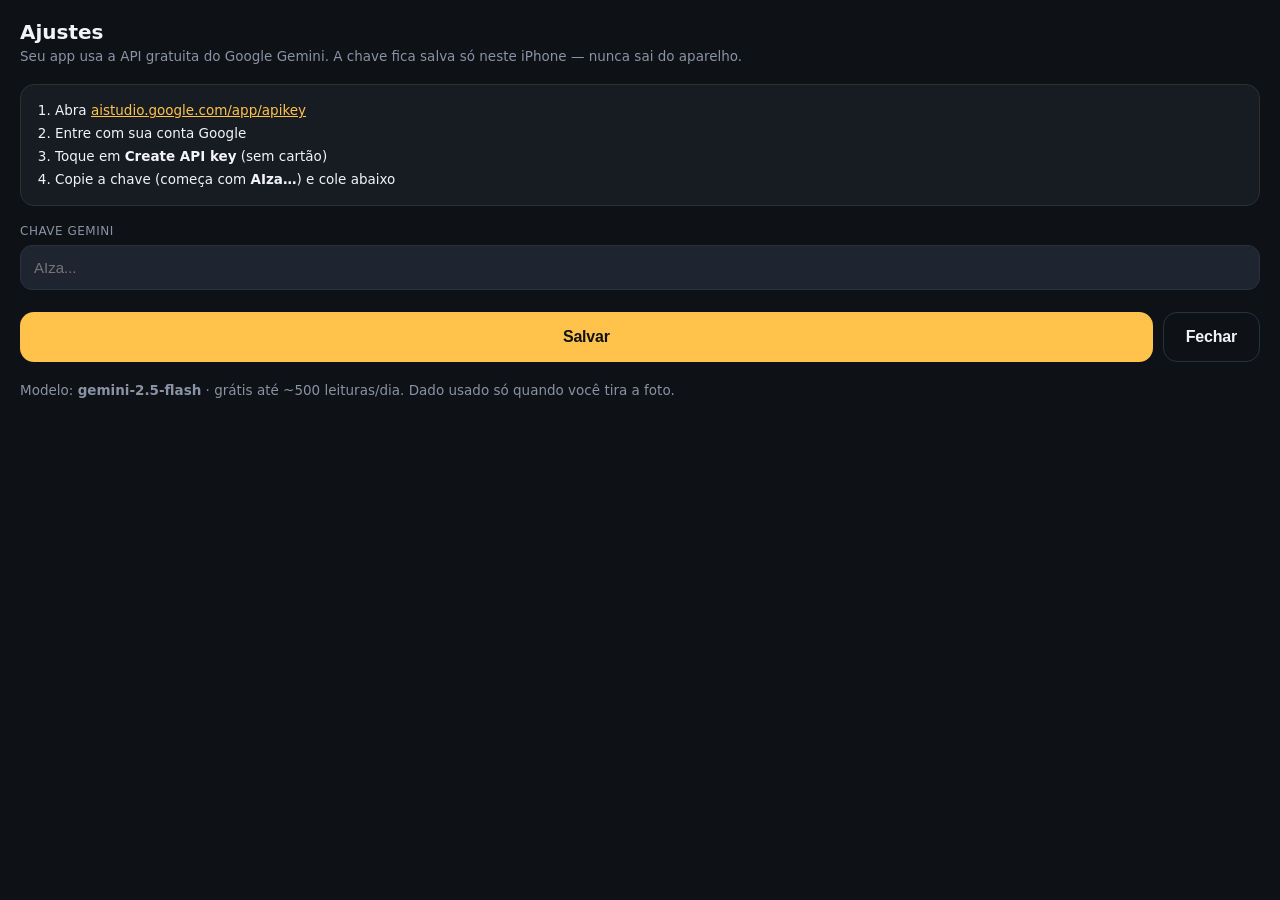
==== index.html @ 6aaf1695 "peso-real" ====
<!DOCTYPE html>
<html lang="pt-BR">
<head>
<meta charset="UTF-8">
<meta name="viewport" content="width=device-width, initial-scale=1.0, maximum-scale=1.0, user-scalable=no, viewport-fit=cover">
<meta name="apple-mobile-web-app-capable" content="yes">
<meta name="mobile-web-app-capable" content="yes">
<meta name="apple-mobile-web-app-status-bar-style" content="black-translucent">
<meta name="apple-mobile-web-app-title" content="Peso→Real">
<meta name="theme-color" content="#0E1116">
<link rel="apple-touch-icon" href="[data-uri]">
<link rel="icon" href="[data-uri]">
<title>Peso → Real</title>
<style>
  :root{
    --bg:#0E1116; --surface:#171B22; --surface2:#1E2530;
    --hi:#F2F4F8; --mut:#8A93A3; --line:#2A313D;
    --gold:#FFC24B; --clp:#C9D2DF; --red:#E4322B; --green:#41C06A;
  }
  *{box-sizing:border-box; -webkit-tap-highlight-color:transparent;}
  html,body{margin:0; height:100%; background:var(--bg); color:var(--hi);
    font-family:system-ui,-apple-system,"Segoe UI",Roboto,sans-serif; overscroll-behavior:none;}
  body{display:flex; flex-direction:column; height:100dvh; overflow:hidden;}

  .bar{display:flex; align-items:center; justify-content:space-between; gap:10px;
    padding:calc(12px + env(safe-area-inset-top)) 14px 8px 14px;}
  .brand{display:flex; align-items:baseline; gap:7px; font-weight:800; letter-spacing:-.5px; font-size:16px;}
  .brand .p{color:var(--clp);} .brand .a{color:var(--mut);} .brand .r{color:var(--gold);}
  .gear{width:38px;height:38px;border-radius:11px;background:var(--surface2);border:1px solid var(--line);
    display:grid;place-items:center;color:var(--mut);flex:0 0 auto;}
  .rate{display:flex;align-items:center;gap:5px;background:var(--surface2);border:1px solid var(--line);
    border-radius:999px;padding:6px 10px;font-size:12px;color:var(--mut);}
  .rate b{color:var(--hi);}
  .rate input{width:44px;background:transparent;border:none;color:var(--gold);font-weight:800;
    font-size:13px;text-align:center;padding:0;font-variant-numeric:tabular-nums;}
  .rate input:focus{outline:none;}
  .rate .dot{width:6px;height:6px;border-radius:50%;background:var(--green);}
  .rate .dot.man{background:var(--mut);}

  .stage{position:relative;flex:1;margin:0 12px;border-radius:22px;overflow:hidden;background:#000;border:1px solid var(--line);}
  video{position:absolute;inset:0;width:100%;height:100%;object-fit:cover;}
  canvas{display:none;}
  .reticle{position:absolute;inset:0;pointer-events:none;display:none;}
  .reticle span{position:absolute;width:26px;height:26px;border:3px solid rgba(255,255,255,.85);}
  .reticle .tl{top:18px;left:18px;border-right:0;border-bottom:0;border-radius:6px 0 0 0;}
  .reticle .tr{top:18px;right:18px;border-left:0;border-bottom:0;border-radius:0 6px 0 0;}
  .reticle .bl{bottom:18px;left:18px;border-right:0;border-top:0;border-radius:0 0 0 6px;}
  .reticle .br{bottom:18px;right:18px;border-left:0;border-top:0;border-radius:0 0 6px 0;}

  .idle{position:absolute;inset:0;display:flex;flex-direction:column;align-items:center;justify-content:center;
    text-align:center;gap:18px;padding:26px;background:radial-gradient(120% 90% at 50% 30%,#1b222e,#0d1015);}
  .idle .lens{width:64px;height:64px;border-radius:19px;background:var(--surface2);border:1px solid var(--line);display:grid;place-items:center;font-size:29px;}
  .idle h1{font-size:22px;font-weight:800;margin:0;letter-spacing:-.4px;line-height:1.2;}
  .idle p{margin:0;color:var(--mut);font-size:14px;max-width:280px;line-height:1.5;}

  .btn{border:none;border-radius:14px;font-weight:800;font-size:16px;padding:15px 22px;color:#111;background:var(--gold);letter-spacing:-.2px;}
  .btn:active{transform:scale(.97);}
  .btn.ghost{background:transparent;color:var(--hi);border:1px solid var(--line);}
  .btn.wide{width:100%;}
  .file{position:relative;overflow:hidden;display:inline-block;}
  .file input{position:absolute;inset:0;opacity:0;font-size:0;}

  .load{position:absolute;inset:0;display:none;flex-direction:column;align-items:center;justify-content:center;gap:15px;background:rgba(8,10,14,.72);backdrop-filter:blur(3px);}
  .load.on{display:flex;}
  .spin{width:44px;height:44px;border-radius:50%;border:4px solid var(--line);border-top-color:var(--gold);animation:sp .8s linear infinite;}
  @keyframes sp{to{transform:rotate(360deg);}}
  .load p{color:var(--mut);font-size:14px;margin:0;}

  .dock{display:flex;align-items:center;justify-content:center;gap:26px;padding:16px 16px calc(16px + env(safe-area-inset-bottom));}
  .dock.hidden{display:none;}
  .shutter{width:74px;height:74px;border-radius:50%;background:var(--gold);border:5px solid #2b2b2b;box-shadow:0 0 0 3px var(--gold);display:grid;place-items:center;}
  .shutter:active{transform:scale(.93);} .shutter svg{width:30px;height:30px;}
  .mini{width:52px;height:52px;border-radius:14px;background:var(--surface2);border:1px solid var(--line);display:grid;place-items:center;color:var(--hi);}

  .sheet{position:absolute;left:0;right:0;bottom:0;z-index:5;background:var(--surface);border:1px solid var(--line);border-bottom:0;
    border-radius:22px 22px 0 0;transform:translateY(103%);transition:transform .32s cubic-bezier(.2,.8,.2,1);max-height:84%;display:flex;flex-direction:column;padding-bottom:calc(6px + env(safe-area-inset-bottom));}
  .sheet.up{transform:translateY(0);}
  .grip{width:40px;height:5px;border-radius:3px;background:var(--line);margin:9px auto 4px;}
  .sheet-scroll{overflow-y:auto;padding:8px 18px 14px;}
  .price{margin:10px 0 4px;} .price + .price{border-top:1px dashed var(--line);padding-top:14px;}
  .plabel{color:var(--mut);font-size:13px;margin:0 0 6px;}
  .big{display:flex;align-items:baseline;gap:9px;flex-wrap:wrap;}
  .big .s{font-size:15px;color:var(--gold);font-weight:700;align-self:flex-start;margin-top:6px;}
  .big .val{font-size:52px;font-weight:850;letter-spacing:-2px;color:var(--gold);font-variant-numeric:tabular-nums;line-height:.95;text-shadow:0 0 24px rgba(255,194,75,.25);}
  .from{display:flex;align-items:center;gap:8px;margin-top:8px;font-size:14px;flex-wrap:wrap;}
  .from .clp{color:var(--clp);font-weight:700;font-variant-numeric:tabular-nums;}
  .tag{display:inline-flex;align-items:center;gap:5px;font-size:11.5px;font-weight:700;color:var(--green);background:rgba(65,192,106,.12);border:1px solid rgba(65,192,106,.3);padding:3px 8px;border-radius:999px;}
  .trans{margin-top:16px;background:var(--surface2);border:1px solid var(--line);border-radius:14px;padding:14px;}
  .trans h3{margin:0 0 8px;font-size:12px;letter-spacing:.6px;text-transform:uppercase;color:var(--mut);}
  .trans .pt{font-size:16px;line-height:1.45;margin:0;}
  .trans .es{font-size:13px;line-height:1.4;color:var(--mut);margin:8px 0 0;font-style:italic;}
  .msg{margin-top:14px;color:var(--mut);font-size:14px;line-height:1.5;} .msg.err{color:#ff9d94;}
  .again{margin:16px 18px 4px;width:calc(100% - 36px);}
  .foot{text-align:center;color:var(--mut);font-size:11px;padding:8px 16px 0;line-height:1.4;} .foot b{color:var(--clp);}

  /* settings */
  .settings{position:absolute;inset:0;z-index:20;background:var(--bg);display:none;flex-direction:column;padding:calc(16px + env(safe-area-inset-top)) 20px 20px;overflow-y:auto;}
  .settings.on{display:flex;}
  .settings h2{margin:4px 0 2px;font-size:20px;}
  .settings .sub{color:var(--mut);font-size:13.5px;line-height:1.5;margin:0 0 18px;}
  .field{margin-bottom:16px;}
  .field label{display:block;font-size:12px;text-transform:uppercase;letter-spacing:.5px;color:var(--mut);margin-bottom:7px;}
  .field input{width:100%;background:var(--surface2);border:1px solid var(--line);border-radius:12px;color:var(--hi);font-size:15px;padding:13px;}
  .field input:focus{outline:none;border-color:var(--gold);}
  .steps{background:var(--surface);border:1px solid var(--line);border-radius:14px;padding:14px 16px;margin-bottom:18px;}
  .steps ol{margin:0;padding-left:18px;} .steps li{font-size:13.5px;line-height:1.7;color:var(--hi);}
  .steps a{color:var(--gold);}
  .save-row{display:flex;gap:10px;margin-top:6px;}
</style>
</head>
<body>

  <div class="bar">
    <button class="gear" id="gearBtn" aria-label="Ajustes">
      <svg viewBox="0 0 24 24" width="19" height="19" fill="none" stroke="currentColor" stroke-width="2"><circle cx="12" cy="12" r="3"/><path d="M19.4 15a1.65 1.65 0 00.33 1.82l.06.06a2 2 0 11-2.83 2.83l-.06-.06a1.65 1.65 0 00-1.82-.33 1.65 1.65 0 00-1 1.51V21a2 2 0 11-4 0v-.09A1.65 1.65 0 009 19.4a1.65 1.65 0 00-1.82.33l-.06.06a2 2 0 11-2.83-2.83l.06-.06a1.65 1.65 0 00.33-1.82 1.65 1.65 0 00-1.51-1H3a2 2 0 110-4h.09A1.65 1.65 0 004.6 9a1.65 1.65 0 00-.33-1.82l-.06-.06a2 2 0 112.83-2.83l.06.06a1.65 1.65 0 001.82.33H9a1.65 1.65 0 001-1.51V3a2 2 0 114 0v.09a1.65 1.65 0 001 1.51 1.65 1.65 0 001.82-.33l.06-.06a2 2 0 112.83 2.83l-.06.06a1.65 1.65 0 00-.33 1.82V9a1.65 1.65 0 001.51 1H21a2 2 0 110 4h-.09a1.65 1.65 0 00-1.51 1z"/></svg>
    </button>
    <div class="brand"><span class="p">$ peso</span><span class="a">→</span><span class="r">R$ real</span></div>
    <label class="rate"><span id="rateDot" class="dot man"></span>R$1=<input id="rateInput" type="number" inputmode="decimal" value="181">CLP</label>
  </div>

  <div class="stage" id="stage">
    <video id="video" playsinline muted autoplay></video>
    <canvas id="work"></canvas>
    <div class="reticle" id="reticle"><span class="tl"></span><span class="tr"></span><span class="bl"></span><span class="br"></span></div>

    <div class="idle" id="idle">
      <div class="lens">📷</div>
      <div><h1>Aponte. Traduza. Converta.</h1>
      <p>Câmera ao vivo pro Chile: lê o espanhol e vira peso em real — sem confundir com dólar.</p></div>
      <button class="btn" id="startBtn">Ligar câmera</button>
      <label class="btn ghost file">Ou tirar uma foto<input type="file" accept="image/*" capture="environment" id="fileIdle"></label>
    </div>

    <div class="load" id="load"><div class="spin"></div><p id="loadMsg">Lendo a etiqueta…</p></div>

    <div class="sheet" id="sheet"><div class="grip"></div><div class="sheet-scroll" id="sheetBody"></div><button class="btn again" id="againBtn">Analisar outro</button></div>
  </div>

  <div class="dock hidden" id="dock">
    <label class="mini file"><svg viewBox="0 0 24 24" width="22" height="22" fill="none" stroke="currentColor" stroke-width="2"><rect x="3" y="7" width="18" height="13" rx="2"/><circle cx="12" cy="13.5" r="3.5"/><path d="M8 7l1.5-2.5h5L16 7"/></svg><input type="file" accept="image/*" capture="environment" id="fileDock"></label>
    <button class="shutter" id="shutter" aria-label="Analisar"><svg viewBox="0 0 24 24" fill="none" stroke="#111" stroke-width="2.4"><path d="M3 8V5a2 2 0 012-2h3"/><path d="M21 8V5a2 2 0 00-2-2h-3"/><path d="M3 16v3a2 2 0 002 2h3"/><path d="M21 16v3a2 2 0 01-2 2h-3"/><circle cx="12" cy="12" r="3.2" fill="#111" stroke="none"/></svg></button>
    <div class="mini" style="opacity:.35"><svg viewBox="0 0 24 24" width="22" height="22" fill="none" stroke="currentColor" stroke-width="2"><path d="M12 3v18M5 8l7-5 7 5"/></svg></div>
  </div>

  <div class="foot">Câmbio do dia automático; toque no número pra ajustar. Confira no cartão e <b>pague sempre em CLP</b>.</div>

  <!-- settings -->
  <div class="settings" id="settings">
    <h2>Ajustes</h2>
    <p class="sub">Seu app usa a API gratuita do Google Gemini. A chave fica salva só neste iPhone — nunca sai do aparelho.</p>
    <div class="steps"><ol>
      <li>Abra <a href="https://aistudio.google.com/app/apikey" target="_blank">aistudio.google.com/app/apikey</a></li>
      <li>Entre com sua conta Google</li>
      <li>Toque em <b>Create API key</b> (sem cartão)</li>
      <li>Copie a chave (começa com <b>AIza…</b>) e cole abaixo</li>
    </ol></div>
    <div class="field"><label>Chave Gemini</label><input id="keyInput" type="password" placeholder="AIza..." autocomplete="off"></div>
    <div class="save-row">
      <button class="btn wide" id="saveKey">Salvar</button>
      <button class="btn ghost" id="closeSettings">Fechar</button>
    </div>
    <p class="sub" style="margin-top:18px">Modelo: <b>gemini-2.5-flash</b> · grátis até ~500 leituras/dia. Dado usado só quando você tira a foto.</p>
  </div>

<script>
const $ = id => document.getElementById(id);
const video=$('video'),work=$('work'),idle=$('idle'),dock=$('dock'),sheet=$('sheet'),sheetBody=$('sheetBody'),
      load=$('load'),loadMsg=$('loadMsg'),reticle=$('reticle'),rateInput=$('rateInput'),rateDot=$('rateDot'),
      settings=$('settings'),keyInput=$('keyInput');

const MODEL='gemini-2.5-flash';
let stream=null;

/* ---- key storage (device only) ---- */
function getKey(){ return localStorage.getItem('gemini_key')||''; }
function needKey(){ return !getKey(); }
$('gearBtn').onclick=()=>{ keyInput.value=getKey(); settings.classList.add('on'); };
$('closeSettings').onclick=()=> settings.classList.remove('on');
$('saveKey').onclick=()=>{
  const k=keyInput.value.trim();
  if(k) localStorage.setItem('gemini_key',k); else localStorage.removeItem('gemini_key');
  settings.classList.remove('on');
};
if(needKey()) settings.classList.add('on');

/* ---- live rate ---- */
const savedRate=localStorage.getItem('rate_manual'); if(savedRate) rateInput.value=savedRate;
rateInput.onchange=()=>{ localStorage.setItem('rate_manual',rateInput.value); rateDot.classList.add('man'); };
(async()=>{ try{
  const r=await fetch('https://open.er-api.com/v6/latest/CLP'); const d=await r.json();
  const brlPerClp=d&&d.rates&&d.rates.BRL;
  if(brlPerClp){ rateInput.value=(1/brlPerClp).toFixed(1); rateDot.classList.remove('man'); }
}catch(e){} })();

/* ---- camera ---- */
async function startCam(){
  try{
    stream=await navigator.mediaDevices.getUserMedia({video:{facingMode:{ideal:'environment'}},audio:false});
    video.srcObject=stream; await video.play();
    idle.style.display='none'; reticle.style.display='block'; dock.classList.remove('hidden');
  }catch(err){
    idle.querySelector('h1').textContent='Use a foto 📸';
    idle.querySelector('p').textContent='A câmera ao vivo não abriu. Toque em "Tirar uma foto" — abre a câmera do iPhone igual.';
    $('startBtn').style.display='none';
  }
}
$('startBtn').onclick=startCam;

/* ---- capture ---- */
function frameFromVideo(){
  const w=video.videoWidth,h=video.videoHeight; if(!w||!h) return null;
  const max=1280,s=Math.min(1,max/Math.max(w,h));
  work.width=Math.round(w*s); work.height=Math.round(h*s);
  work.getContext('2d').drawImage(video,0,0,work.width,work.height);
  return work.toDataURL('image/jpeg',0.82).split(',')[1];
}
function frameFromFile(file){return new Promise(res=>{
  const img=new Image();
  img.onload=()=>{ const max=1280,s=Math.min(1,max/Math.max(img.width,img.height));
    work.width=Math.round(img.width*s); work.height=Math.round(img.height*s);
    work.getContext('2d').drawImage(img,0,0,work.width,work.height);
    res(work.toDataURL('image/jpeg',0.82).split(',')[1]); URL.revokeObjectURL(img.src); };
  img.src=URL.createObjectURL(file);
});}

/* ---- Gemini ---- */
const PROMPT=`Você ajuda uma brasileira viajando no Chile. Analise a imagem.
REGRAS DE PREÇO (críticas):
- No Chile o símbolo "$" significa PESO CHILENO (CLP), NUNCA dólar.
- Peso chileno usa "." como separador de milhar e não tem centavos. Ex.: "$12.990" = 12990.
- Extraia o inteiro limpo de cada preço em pesos.
TAREFAS:
1. Encontre todos os preços.
2. Traduza qualquer texto em espanhol para português do Brasil (natural).
Responda em JSON: {"prices":[{"clp":12990,"raw":"$12.990","label":"item em pt-BR"}],"translation":"tradução pt-BR","original":"espanhol original","note":"aviso curto se ambíguo, senão vazio"}
Sem preço: "prices":[]. Sem espanhol: "translation":"".`;

async function analyze(b64){
  if(!b64) return;
  if(needKey()){ settings.classList.add('on'); return; }
  idle.style.display='none'; sheet.classList.remove('up');
  load.classList.add('on'); loadMsg.textContent='Lendo a etiqueta…';
  try{
    const resp=await fetch(`https://generativelanguage.googleapis.com/v1beta/models/${MODEL}:generateContent`,{
      method:'POST',
      headers:{'Content-Type':'application/json','x-goog-api-key':getKey()},
      body:JSON.stringify({
        contents:[{parts:[{inline_data:{mime_type:'image/jpeg',data:b64}},{text:PROMPT}]}],
        generationConfig:{temperature:0.1,maxOutputTokens:1200,responseMimeType:'application/json'}
      })
    });
    if(!resp.ok){ const t=await resp.text(); throw new Error(resp.status+' '+t); }
    const data=await resp.json();
    const text=(((data.candidates||[])[0]||{}).content||{}).parts?.map(p=>p.text).join('')||'';
    const parsed=JSON.parse(text.replace(/```json|```/g,'').trim());
    render(parsed);
  }catch(e){ renderError(String(e.message||e)); }
  finally{ load.classList.remove('on'); }
}

/* ---- render ---- */
const fmtBRL=n=>n.toLocaleString('pt-BR',{minimumFractionDigits:2,maximumFractionDigits:2});
const fmtCLP=n=>n.toLocaleString('pt-BR',{maximumFractionDigits:0});
const esc=s=>String(s).replace(/[&<>"]/g,c=>({'&':'&amp;','<':'&lt;','>':'&gt;','"':'&quot;'}[c]));

function render(d){
  const rate=parseFloat(rateInput.value)||181; let html='';
  if(d.prices&&d.prices.length){
    d.prices.forEach(p=>{ const brl=p.clp/rate;
      html+=`<div class="price">${p.label?`<p class="plabel">${esc(p.label)}</p>`:''}
        <div class="big"><span class="s">R$</span><span class="val">${fmtBRL(brl)}</span></div>
        <div class="from"><span class="clp">$${fmtCLP(p.clp)} CLP</span><span class="tag">✓ lido como peso, não dólar</span></div></div>`;
    });
  } else html+=`<p class="msg">Nenhum preço no enquadramento. Aproxime do valor e tente de novo.</p>`;
  if(d.translation&&d.translation.trim())
    html+=`<div class="trans"><h3>Tradução</h3><p class="pt">${esc(d.translation)}</p>${d.original?`<p class="es">${esc(d.original)}</p>`:''}</div>`;
  if(d.note&&d.note.trim()) html+=`<p class="msg">⚠️ ${esc(d.note)}</p>`;
  sheetBody.innerHTML=html; sheet.classList.add('up');
}
function renderError(m){
  const keyIssue=/40[13]|API key|API_KEY|permission/i.test(m);
  sheetBody.innerHTML=`<p class="msg err">${keyIssue?'Chave inválida ou sem permissão. Toque na engrenagem e confira a chave Gemini.':'Não consegui ler agora. Verifique a internet e tente de novo. Sem net: tire 3 zeros do preço e multiplique por ~5,5.'}</p>`;
  sheet.classList.add('up');
}

/* ---- events ---- */
$('shutter').onclick=()=>analyze(frameFromVideo());
$('againBtn').onclick=()=>sheet.classList.remove('up');
$('fileIdle').onchange=async e=>{ if(e.target.files[0]) analyze(await frameFromFile(e.target.files[0])); };
$('fileDock').onchange=async e=>{ if(e.target.files[0]) analyze(await frameFromFile(e.target.files[0])); };
</script>
</body>
</html>
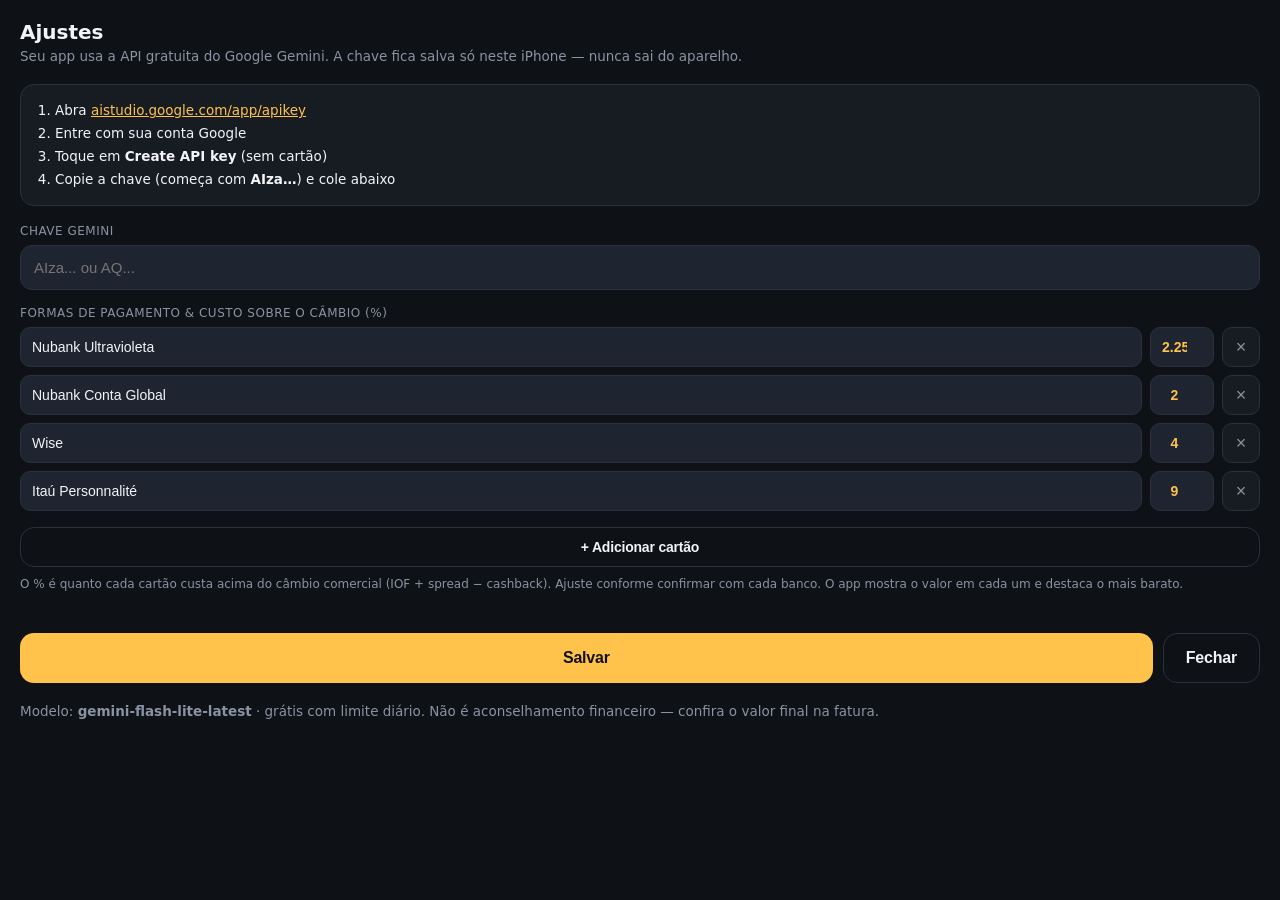
==== commit c21a4310: "Update index.html" ====
--- a/index.html
+++ b/index.html
@@ -106,6 +106,17 @@
   .steps ol{margin:0;padding-left:18px;} .steps li{font-size:13.5px;line-height:1.7;color:var(--hi);}
   .steps a{color:var(--gold);}
   .save-row{display:flex;gap:10px;margin-top:6px;}
+  .crow{display:flex;gap:8px;margin-bottom:8px;align-items:center;}
+  .crow input.cn{flex:1;background:var(--surface2);border:1px solid var(--line);border-radius:10px;color:var(--hi);font-size:14px;padding:11px;}
+  .crow input.cp{width:64px;background:var(--surface2);border:1px solid var(--line);border-radius:10px;color:var(--gold);font-weight:700;font-size:14px;padding:11px;text-align:center;}
+  .crow .del{width:38px;height:40px;flex:0 0 auto;border:1px solid var(--line);background:var(--surface);border-radius:10px;color:var(--mut);font-size:18px;}
+  .cards{margin-top:12px;border-top:1px dashed var(--line);padding-top:10px;}
+  .cards .ch{font-size:11px;letter-spacing:.5px;text-transform:uppercase;color:var(--mut);margin:0 0 8px;}
+  .cardrow{display:flex;justify-content:space-between;align-items:center;padding:7px 0;font-size:14px;}
+  .cardrow .nm{color:var(--hi);display:flex;align-items:center;gap:7px;}
+  .cardrow .vl{font-weight:700;font-variant-numeric:tabular-nums;color:var(--clp);}
+  .cardrow.best .nm{color:var(--green);font-weight:700;} .cardrow.best .vl{color:var(--green);}
+  .cardrow .best-tag{font-size:10px;font-weight:800;color:#0d1015;background:var(--green);border-radius:999px;padding:2px 7px;}
 </style>
 </head>
 <body>
@@ -137,9 +148,9 @@
   </div>
 
   <div class="dock hidden" id="dock">
-    <label class="mini file"><svg viewBox="0 0 24 24" width="22" height="22" fill="none" stroke="currentColor" stroke-width="2"><rect x="3" y="7" width="18" height="13" rx="2"/><circle cx="12" cy="13.5" r="3.5"/><path d="M8 7l1.5-2.5h5L16 7"/></svg><input type="file" accept="image/*" capture="environment" id="fileDock"></label>
+    <label class="mini file" title="Tirar foto"><svg viewBox="0 0 24 24" width="22" height="22" fill="none" stroke="currentColor" stroke-width="2"><rect x="3" y="7" width="18" height="13" rx="2"/><circle cx="12" cy="13.5" r="3.5"/><path d="M8 7l1.5-2.5h5L16 7"/></svg><input type="file" accept="image/*" capture="environment" id="fileDock"></label>
     <button class="shutter" id="shutter" aria-label="Analisar"><svg viewBox="0 0 24 24" fill="none" stroke="#111" stroke-width="2.4"><path d="M3 8V5a2 2 0 012-2h3"/><path d="M21 8V5a2 2 0 00-2-2h-3"/><path d="M3 16v3a2 2 0 002 2h3"/><path d="M21 16v3a2 2 0 01-2 2h-3"/><circle cx="12" cy="12" r="3.2" fill="#111" stroke="none"/></svg></button>
-    <div class="mini" style="opacity:.35"><svg viewBox="0 0 24 24" width="22" height="22" fill="none" stroke="currentColor" stroke-width="2"><path d="M12 3v18M5 8l7-5 7 5"/></svg></div>
+    <label class="mini file" title="Escolher da galeria"><svg viewBox="0 0 24 24" width="22" height="22" fill="none" stroke="currentColor" stroke-width="2"><rect x="3" y="3" width="18" height="18" rx="2"/><circle cx="8.5" cy="8.5" r="1.5"/><path d="M21 15l-5-5L5 21"/></svg><input type="file" accept="image/*" id="fileGallery"></label>
   </div>
 
   <div class="foot">Câmbio do dia automático; toque no número pra ajustar. Confira no cartão e <b>pague sempre em CLP</b>.</div>
@@ -154,12 +165,20 @@
       <li>Toque em <b>Create API key</b> (sem cartão)</li>
       <li>Copie a chave (começa com <b>AIza…</b>) e cole abaixo</li>
     </ol></div>
-    <div class="field"><label>Chave Gemini</label><input id="keyInput" type="password" placeholder="AIza..." autocomplete="off"></div>
+    <div class="field"><label>Chave Gemini</label><input id="keyInput" type="password" placeholder="AIza... ou AQ..." autocomplete="off"></div>
+
+    <div class="field">
+      <label>Formas de pagamento &amp; custo sobre o câmbio (%)</label>
+      <div id="cardList"></div>
+      <button class="btn ghost" id="addCard" style="width:100%;margin-top:8px;font-size:14px;padding:11px">+ Adicionar cartão</button>
+      <p class="sub" style="margin-top:8px;font-size:12px">O % é quanto cada cartão custa acima do câmbio comercial (IOF + spread − cashback). Ajuste conforme confirmar com cada banco. O app mostra o valor em cada um e destaca o mais barato.</p>
+    </div>
+
     <div class="save-row">
       <button class="btn wide" id="saveKey">Salvar</button>
       <button class="btn ghost" id="closeSettings">Fechar</button>
     </div>
-    <p class="sub" style="margin-top:18px">Modelo: <b>gemini-2.5-flash</b> · grátis até ~500 leituras/dia. Dado usado só quando você tira a foto.</p>
+    <p class="sub" style="margin-top:18px">Modelo: <b>gemini-flash-lite-latest</b> · grátis com limite diário. Não é aconselhamento financeiro — confira o valor final na fatura.</p>
   </div>
 
 <script>
@@ -168,20 +187,58 @@
       load=$('load'),loadMsg=$('loadMsg'),reticle=$('reticle'),rateInput=$('rateInput'),rateDot=$('rateDot'),
       settings=$('settings'),keyInput=$('keyInput');
 
-const MODEL='gemini-2.5-flash';
+const MODEL='gemini-flash-lite-latest';
 let stream=null;
+
+/* ---- format helpers (defined early) ---- */
+const fmtBRL=n=>n.toLocaleString('pt-BR',{minimumFractionDigits:2,maximumFractionDigits:2});
+const fmtCLP=n=>n.toLocaleString('pt-BR',{maximumFractionDigits:0});
+const esc=s=>String(s).replace(/[&<>"]/g,c=>({'&':'&amp;','<':'&lt;','>':'&gt;','"':'&quot;'}[c]));
+
+/* ---- payment cards (device only) ---- */
+const DEFAULT_CARDS=[
+  {name:'Nubank Ultravioleta', pct:2.25},
+  {name:'Nubank Conta Global', pct:2.0},
+  {name:'Wise', pct:4.0},
+  {name:'Itaú Personnalité', pct:9.0}
+];
+function getCards(){
+  try{ const c=JSON.parse(localStorage.getItem('cards')||'null'); return Array.isArray(c)&&c.length?c:DEFAULT_CARDS; }
+  catch(e){ return DEFAULT_CARDS; }
+}
+function cardRowHTML(c){
+  return `<div class="crow">
+    <input class="cn" type="text" value="${esc(c.name)}" placeholder="Nome do cartão">
+    <input class="cp" type="number" inputmode="decimal" value="${c.pct}" step="0.05">
+    <button class="del" type="button" aria-label="remover">×</button></div>`;
+}
+function renderCardEditor(){
+  const list=$('cardList'); list.innerHTML=getCards().map(cardRowHTML).join('');
+  list.querySelectorAll('.del').forEach(b=> b.onclick=()=> b.closest('.crow').remove());
+}
+$('addCard').onclick=()=>{ $('cardList').insertAdjacentHTML('beforeend', cardRowHTML({name:'',pct:4}));
+  const b=$('cardList').lastElementChild.querySelector('.del'); b.onclick=()=> b.closest('.crow').remove(); };
+function saveCards(){
+  const rows=[...$('cardList').querySelectorAll('.crow')].map(r=>({
+    name:r.querySelector('.cn').value.trim(),
+    pct:parseFloat(r.querySelector('.cp').value)
+  })).filter(c=>c.name && !isNaN(c.pct));
+  if(rows.length) localStorage.setItem('cards', JSON.stringify(rows));
+}
 
 /* ---- key storage (device only) ---- */
 function getKey(){ return localStorage.getItem('gemini_key')||''; }
 function needKey(){ return !getKey(); }
-$('gearBtn').onclick=()=>{ keyInput.value=getKey(); settings.classList.add('on'); };
+$('gearBtn').onclick=()=>{ keyInput.value=getKey(); renderCardEditor(); settings.classList.add('on'); };
 $('closeSettings').onclick=()=> settings.classList.remove('on');
 $('saveKey').onclick=()=>{
   const k=keyInput.value.trim();
   if(k) localStorage.setItem('gemini_key',k); else localStorage.removeItem('gemini_key');
+  saveCards();
   settings.classList.remove('on');
 };
 if(needKey()) settings.classList.add('on');
+renderCardEditor();
 
 /* ---- live rate ---- */
 const savedRate=localStorage.getItem('rate_manual'); if(savedRate) rateInput.value=savedRate;
@@ -259,17 +316,24 @@
 }
 
 /* ---- render ---- */
-const fmtBRL=n=>n.toLocaleString('pt-BR',{minimumFractionDigits:2,maximumFractionDigits:2});
-const fmtCLP=n=>n.toLocaleString('pt-BR',{maximumFractionDigits:0});
-const esc=s=>String(s).replace(/[&<>"]/g,c=>({'&':'&amp;','<':'&lt;','>':'&gt;','"':'&quot;'}[c]));
-
+function cardsHTML(clp, rate){
+  const cards=getCards().map(c=>({name:c.name, pct:c.pct, brl:(clp/rate)*(1+c.pct/100)}));
+  if(!cards.length) return '';
+  const min=Math.min(...cards.map(c=>c.brl));
+  const rows=cards.map(c=>{
+    const best=c.brl===min;
+    return `<div class="cardrow${best?' best':''}"><span class="nm">${esc(c.name)}${best?'<span class="best-tag">melhor</span>':''} <span style="color:var(--mut);font-size:11px">+${String(c.pct).replace('.',',')}%</span></span><span class="vl">R$ ${fmtBRL(c.brl)}</span></div>`;
+  }).join('');
+  return `<div class="cards"><p class="ch">No seu cartão</p>${rows}</div>`;
+}
 function render(d){
   const rate=parseFloat(rateInput.value)||181; let html='';
   if(d.prices&&d.prices.length){
     d.prices.forEach(p=>{ const brl=p.clp/rate;
       html+=`<div class="price">${p.label?`<p class="plabel">${esc(p.label)}</p>`:''}
         <div class="big"><span class="s">R$</span><span class="val">${fmtBRL(brl)}</span></div>
-        <div class="from"><span class="clp">$${fmtCLP(p.clp)} CLP</span><span class="tag">✓ lido como peso, não dólar</span></div></div>`;
+        <div class="from"><span class="clp">$${fmtCLP(p.clp)} CLP</span><span class="tag">✓ lido como peso, não dólar</span></div>
+        ${cardsHTML(p.clp, rate)}</div>`;
     });
   } else html+=`<p class="msg">Nenhum preço no enquadramento. Aproxime do valor e tente de novo.</p>`;
   if(d.translation&&d.translation.trim())
@@ -278,8 +342,12 @@
   sheetBody.innerHTML=html; sheet.classList.add('up');
 }
 function renderError(m){
-  const keyIssue=/40[13]|API key|API_KEY|permission/i.test(m);
-  sheetBody.innerHTML=`<p class="msg err">${keyIssue?'Chave inválida ou sem permissão. Toque na engrenagem e confira a chave Gemini.':'Não consegui ler agora. Verifique a internet e tente de novo. Sem net: tire 3 zeros do preço e multiplique por ~5,5.'}</p>`;
+  let dica='';
+  if(/API key not valid|API_KEY_INVALID|40[13]|PERMISSION_DENIED/i.test(m)) dica='→ Toque na ⚙️ e confira/recole a chave Gemini.';
+  else if(/SERVICE_DISABLED|has not been used|is disabled/i.test(m)) dica='→ Ative a "Generative Language API" no projeto (link no erro) e espere 1 min.';
+  else if(/Failed to fetch|NetworkError|load failed/i.test(m)) dica='→ Parece internet/rede. Confira a conexão.';
+  else if(/quota|RESOURCE_EXHAUSTED|429/i.test(m)) dica='→ Limite de uso batido. Espere um pouco.';
+  sheetBody.innerHTML=`<p class="msg err">Erro:</p><p class="msg err" style="font-family:ui-monospace,monospace;font-size:12px;word-break:break-word">${esc(m).slice(0,600)}</p>${dica?`<p class="msg">${dica}</p>`:''}`;
   sheet.classList.add('up');
 }
 
@@ -288,6 +356,7 @@
 $('againBtn').onclick=()=>sheet.classList.remove('up');
 $('fileIdle').onchange=async e=>{ if(e.target.files[0]) analyze(await frameFromFile(e.target.files[0])); };
 $('fileDock').onchange=async e=>{ if(e.target.files[0]) analyze(await frameFromFile(e.target.files[0])); };
+$('fileGallery').onchange=async e=>{ if(e.target.files[0]) analyze(await frameFromFile(e.target.files[0])); };
 </script>
 </body>
 </html>
